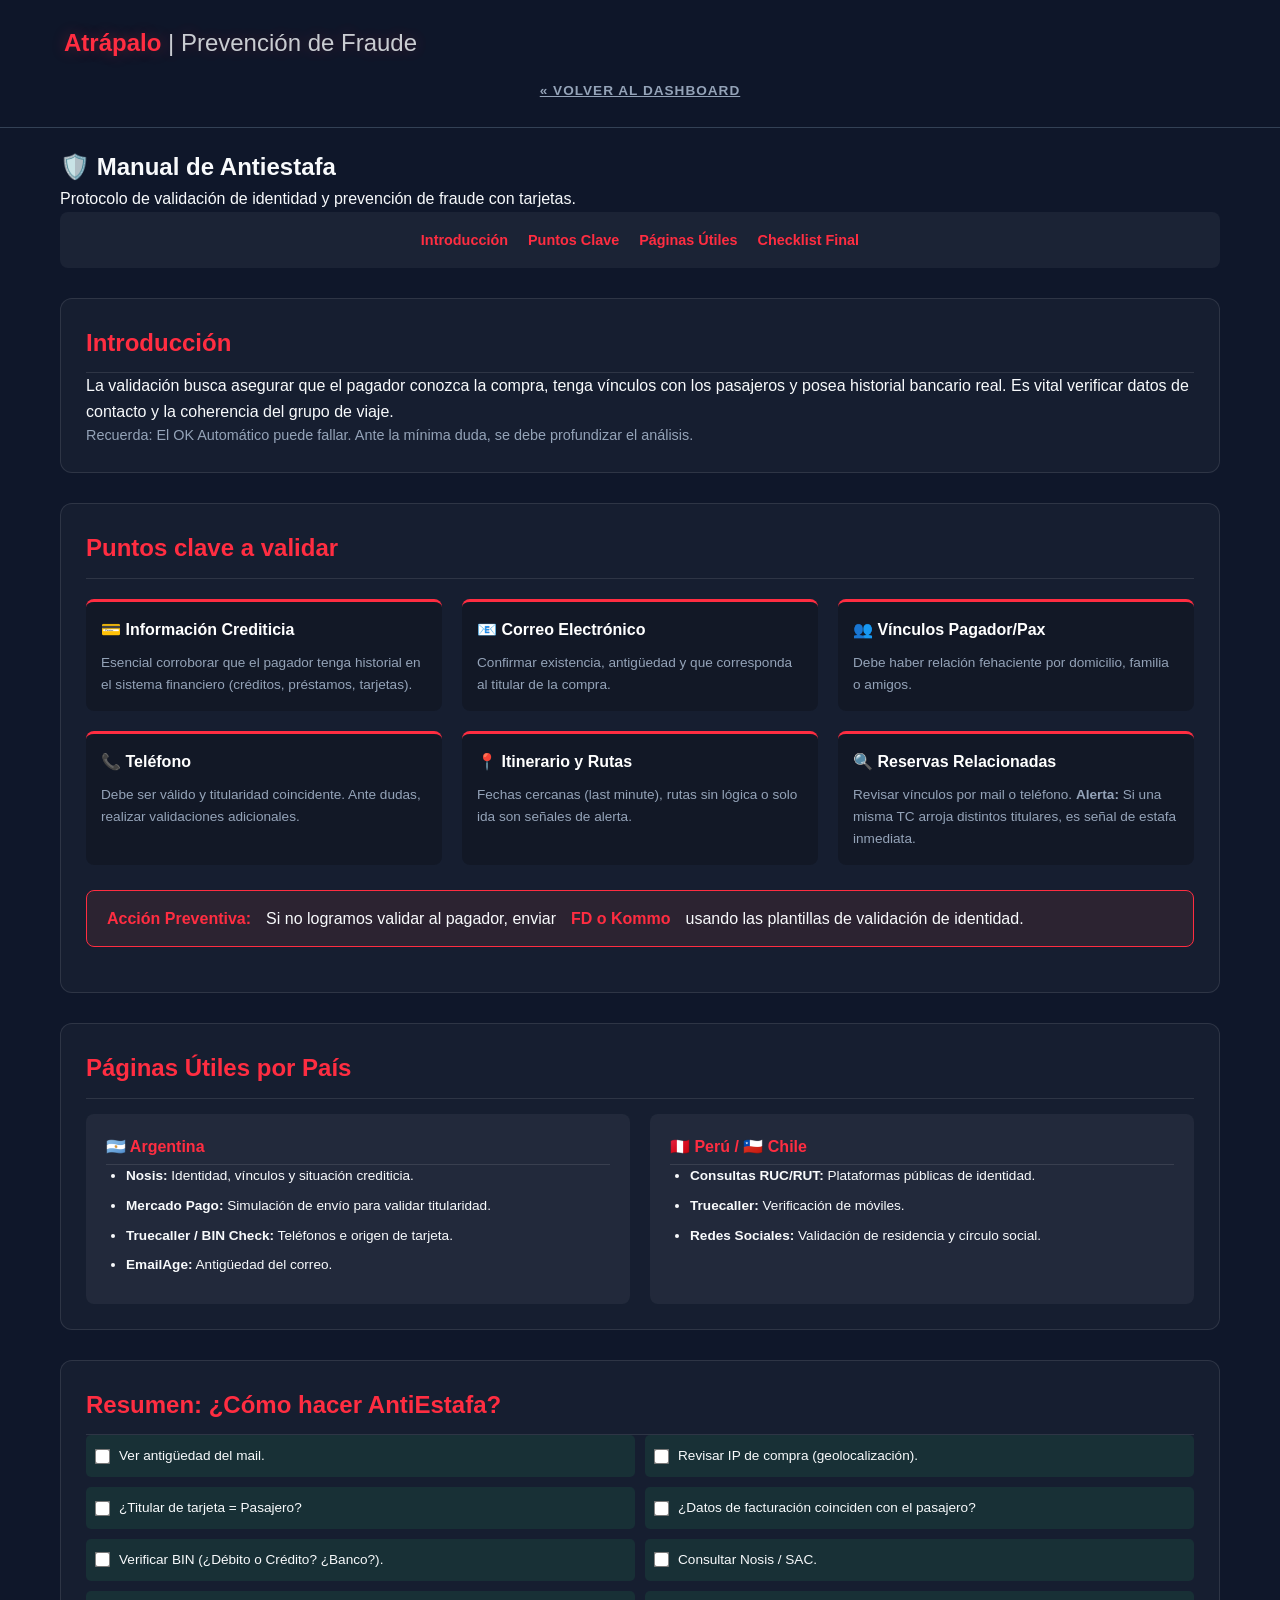
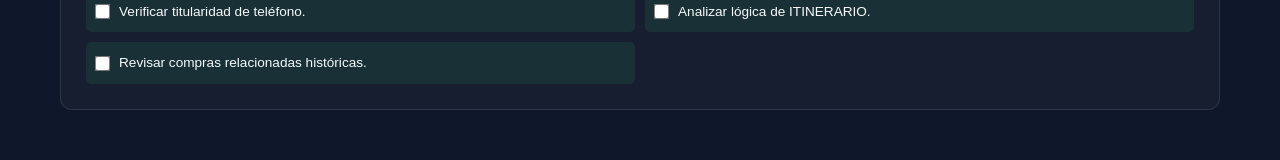
==== html/antiestafa.html @ 84a36c62 "subo info" ====
<!DOCTYPE html>
<html lang="es">
<head>
    <meta charset="UTF-8">
    <meta name="viewport" content="width=device-width, initial-scale=1.0">
    <title>Manual Antiestafa | Ops Center</title>
    <link rel="stylesheet" href="../style2.css">
    <style>
        /* Estilos específicos para la página de Antiestafa */
        .antiestafa-section { padding: 20px; max-width: 1200px; margin: auto; }
        .submenu-internal { background: rgba(255,255,255,0.05); padding: 15px; border-radius: 8px; margin-bottom: 30px; }
        .submenu-internal ul { list-style: none; display: flex; gap: 20px; justify-content: center; padding: 0; }
        .submenu-internal a { color: var(--accent); text-decoration: none; font-weight: bold; font-size: 0.9rem; }
        
        .antiestafa-card { background: rgba(255,255,255,0.03); border: 1px solid rgba(255,255,255,0.1); border-radius: 12px; padding: 25px; margin-bottom: 30px; }
        .antiestafa-card h2 { color: var(--accent); margin-top: 0; border-bottom: 1px solid rgba(255,255,255,0.1); padding-bottom: 10px; }

        .grid-validation { display: grid; grid-template-columns: repeat(auto-fit, minmax(280px, 1fr)); gap: 20px; margin-top: 20px; }
        .validation-item { background: rgba(0,0,0,0.2); padding: 15px; border-radius: 8px; border-top: 3px solid var(--accent); }
        .validation-item h4 { margin: 0 0 10px 0; color: #fff; }
        .validation-item p { font-size: 0.85rem; color: var(--text-dim); margin: 0; }

        .tools-grid { display: grid; grid-template-columns: 1fr 1fr; gap: 20px; margin-top: 15px; }
        .country-box { background: rgba(255,255,255,0.05); padding: 20px; border-radius: 8px; }
        .country-box h4 { margin-top: 0; color: var(--accent); border-bottom: 1px solid rgba(255,255,255,0.1); padding-bottom: 5px; }
        .country-box ul { padding-left: 20px; font-size: 0.85rem; }
        .country-box li { margin-bottom: 8px; }

        .checklist-list { list-style: none; padding: 0; display: grid; grid-template-columns: 1fr 1fr; gap: 10px; }
        .checklist-list li { background: rgba(46, 204, 113, 0.1); padding: 10px; border-radius: 5px; font-size: 0.85rem; display: flex; align-items: center; gap: 10px; }
        .checklist-list input[type="checkbox"] { transform: scale(1.2); cursor: pointer; }

        @media (max-width: 768px) { .tools-grid, .checklist-list { grid-template-columns: 1fr; } .submenu-internal ul { flex-direction: column; align-items: center; } }
    </style>
</head>
<body class="inner-page">

<header>
    <div class="header-content">
        <h1>Atrápalo <span class="sub-logo">| Prevención de Fraude</span></h1>
    </div>
    <nav class="main-nav">
        <ul>
            <li><a href="../index.html">« Volver al Dashboard</a></li>
        </ul>
    </nav>
</header>

<main>
    <section id="antiestafa" class="antiestafa-section">
        <div class="section-title">
            <h1>🛡️ Manual de Antiestafa</h1>
            <p>Protocolo de validación de identidad y prevención de fraude con tarjetas.</p>
        </div>

        <div class="submenu-internal">
            <ul>
                <li><a href="#intro">Introducción</a></li>
                <li><a href="#pasos">Puntos Clave</a></li>
                <li><a href="#sitios">Páginas Útiles</a></li>
                <li><a href="#resumen">Checklist Final</a></li>
            </ul>
        </div>

        <article id="intro" class="antiestafa-card">
            <h2>Introducción</h2>
            <p>La validación busca asegurar que el pagador conozca la compra, tenga vínculos con los pasajeros y posea historial bancario real. Es vital verificar datos de contacto y la coherencia del grupo de viaje.</p>
            <p style="font-size: 0.9rem; color: var(--text-dim);">Recuerda: El OK Automático puede fallar. Ante la mínima duda, se debe profundizar el análisis.</p>
        </article>

        <article id="pasos" class="antiestafa-card">
            <h2>Puntos clave a validar</h2>
            <div class="grid-validation">
                <div class="validation-item">
                    <h4>💳 Información Crediticia</h4>
                    <p>Esencial corroborar que el pagador tenga historial en el sistema financiero (créditos, préstamos, tarjetas).</p>
                </div>
                <div class="validation-item">
                    <h4>📧 Correo Electrónico</h4>
                    <p>Confirmar existencia, antigüedad y que corresponda al titular de la compra.</p>
                </div>
                <div class="validation-item">
                    <h4>👥 Vínculos Pagador/Pax</h4>
                    <p>Debe haber relación fehaciente por domicilio, familia o amigos.</p>
                </div>
                <div class="validation-item">
                    <h4>📞 Teléfono</h4>
                    <p>Debe ser válido y titularidad coincidente. Ante dudas, realizar validaciones adicionales.</p>
                </div>
                <div class="validation-item">
                    <h4>📍 Itinerario y Rutas</h4>
                    <p>Fechas cercanas (last minute), rutas sin lógica o solo ida son señales de alerta.</p>
                </div>
                <div class="validation-item">
                    <h4>🔍 Reservas Relacionadas</h4>
                    <p>Revisar vínculos por mail o teléfono. <strong>Alerta:</strong> Si una misma TC arroja distintos titulares, es señal de estafa inmediata.</p>
                </div>
            </div>

            <div class="alert-box warning" style="margin-top: 25px;">
                <strong>Acción Preventiva:</strong> Si no logramos validar al pagador, enviar <strong>FD o Kommo</strong> usando las plantillas de validación de identidad.
            </div>
        </article>

        <article id="sitios" class="antiestafa-card">
            <h2>Páginas Útiles por País</h2>
            <div class="tools-grid">
                <div class="country-box">
                    <h4>🇦🇷 Argentina</h4>
                    <ul>
                        <li><strong>Nosis:</strong> Identidad, vínculos y situación crediticia.</li>
                        <li><strong>Mercado Pago:</strong> Simulación de envío para validar titularidad.</li>
                        <li><strong>Truecaller / BIN Check:</strong> Teléfonos e origen de tarjeta.</li>
                        <li><strong>EmailAge:</strong> Antigüedad del correo.</li>
                    </ul>
                </div>
                <div class="country-box">
                    <h4>🇵🇪 Perú / 🇨🇱 Chile</h4>
                    <ul>
                        <li><strong>Consultas RUC/RUT:</strong> Plataformas públicas de identidad.</li>
                        <li><strong>Truecaller:</strong> Verificación de móviles.</li>
                        <li><strong>Redes Sociales:</strong> Validación de residencia y círculo social.</li>
                    </ul>
                </div>
            </div>
        </article>

        <article id="resumen" class="antiestafa-card checklist-container">
            <h2>Resumen: ¿Cómo hacer AntiEstafa?</h2>
            <ul class="checklist-list">
                <li><input type="checkbox"> Ver antigüedad del mail.</li>
                <li><input type="checkbox"> Revisar IP de compra (geolocalización).</li>
                <li><input type="checkbox"> ¿Titular de tarjeta = Pasajero?</li>
                <li><input type="checkbox"> ¿Datos de facturación coinciden con el pasajero?</li>
                <li><input type="checkbox"> Verificar BIN (¿Débito o Crédito? ¿Banco?).</li>
                <li><input type="checkbox"> Consultar Nosis / SAC.</li>
                <li><input type="checkbox"> Verificar titularidad de teléfono.</li>
                <li><input type="checkbox"> Analizar lógica de ITINERARIO.</li>
                <li><input type="checkbox"> Revisar compras relacionadas históricas.</li>
            </ul>
        </article>
    </section>
</main>

</body>
</html>
---- style2.css ----
/* ==========================================================================
   VARIABLES DE DISEÑO TECH-DARK
   ========================================================================== */
:root {
    --bg-main: #0f172a;           /* Fondo ultra oscuro (Slate 900) */
    --bg-card: #1e293b;           /* Fondo de tarjetas (Slate 800) */
    --accent: #ff2d41;            /* Rojo Atrápalo brillante */
    --accent-glow: rgba(255, 45, 65, 0.3);
    --text-bright: #f8fafc;       /* Texto casi blanco */
    --text-dim: #94a3b8;          /* Texto secundario grisáceo */
    --border-ui: #334155;         /* Bordes sutiles */
    --font-main: 'Open Sans', sans-serif;
    --font-logo: 'Fredoka', sans-serif;
}

/* ==========================================================================
   RESET Y BASE
   ========================================================================== */
* {
    margin: 0;
    padding: 0;
    box-sizing: border-box;
}

body {
    background-color: var(--bg-main);
    color: var(--text-bright);
    font-family: var(--font-main);
    line-height: 1.6;
}

/* ==========================================================================
   HEADER FUTURISTA
   ========================================================================== */
header {
    background: rgba(15, 23, 42, 0.9);
    backdrop-filter: blur(10px);
    border-bottom: 1px solid var(--border-ui);
    padding: 1.5rem 5%;
    position: sticky;
    top: 0;
    z-index: 1000;
}

header h1 {
    font-family: var(--font-logo);
    font-size: 1.5rem;
    color: var(--accent);
    text-shadow: 0 0 15px var(--accent-glow);
}

header .sub-logo {
    color: var(--text-bright);
    font-weight: 300;
    opacity: 0.8;
}

.main-nav ul {
    display: flex;
    justify-content: center;
    list-style: none;
    gap: 20px;
    margin-top: 15px;
}

.main-nav a {
    color: var(--text-dim);
    font-size: 0.85rem;
    font-weight: 600;
    text-transform: uppercase;
    letter-spacing: 1px;
    padding: 5px 10px;
    transition: 0.3s;
}

.main-nav a:hover {
    color: var(--accent);
}

/* ==========================================================================
   HERO / OBJETIVO (Efecto Glassmorphism)
   ========================================================================== */
.hero-section {
    padding: 100px 5%;
    text-align: center;
    background: radial-gradient(circle at top, #1e293b 0%, #0f172a 100%);
}

.hero-section h2 {
    font-family: var(--font-logo);
    font-size: 2.8rem;
    margin-bottom: 20px;
}

.hero-section p {
    max-width: 700px;
    margin: 0 auto;
    color: var(--text-dim);
    font-size: 1.2rem;
}

/* ==========================================================================
   PRODUCT CARDS (Diseño Moderno)
   ========================================================================== */
.section-padding {
    padding: 80px 5%;
    max-width: 1300px;
    margin: 0 auto;
}

.section-title h2 {
    font-size: 1.8rem;
    margin-bottom: 10px;
    color: var(--accent);
}

.product-grid {
    display: grid;
    grid-template-columns: repeat(auto-fit, minmax(280px, 1fr));
    gap: 25px;
}

.product-card-v2 {
    background: var(--bg-card);
    padding: 40px 30px;
    border-radius: 16px;
    border: 1px solid var(--border-ui);
    transition: 0.4s cubic-bezier(0.175, 0.885, 0.32, 1.275);
}

.product-card-v2:hover {
    transform: translateY(-10px);
    border-color: var(--accent);
    box-shadow: 0 10px 30px rgba(0,0,0,0.5), 0 0 10px var(--accent-glow);
}

.p-icon {
    font-size: 3rem;
    filter: drop-shadow(0 0 10px rgba(255,255,255,0.2));
    margin-bottom: 20px;
}

/* Interactivos (Details/Summary) */
.status-list summary {
    background: rgba(255, 255, 255, 0.05);
    padding: 10px;
    border-radius: 8px;
    color: var(--text-bright);
    margin-top: 15px;
}

.status-list ul {
    background: rgba(0,0,0,0.2);
    padding: 15px;
    border-radius: 0 0 8px 8px;
    border-left: 2px solid var(--accent);
}

/* ==========================================================================
   SISTEMAS GDS (Chips Neón)
   ========================================================================== */
.bg-alt {
    background: #0a0f1d;
}

.gds-box {
    background: var(--bg-card);
    border: 1px solid var(--border-ui);
    padding: 30px;
    border-radius: 12px;
}

.chip {
    background: transparent;
    border: 1px solid var(--border-ui);
    color: var(--text-dim);
    padding: 6px 15px;
    border-radius: 6px;
}

.chip:hover {
    border-color: var(--accent);
    color: var(--accent);
    box-shadow: 0 0 8px var(--accent-glow);
}

/* ==========================================================================
   KPIs Y MÉTRICAS (Estilo Glow)
   ========================================================================== */
.metric-card-v2 {
    background: linear-gradient(145deg, #1e293b, #0f172a);
    border: 2px solid var(--border-ui);
    padding: 50px;
    position: relative;
    overflow: hidden;
}

.metric-card-v2::before {
    content: '';
    position: absolute;
    top: -50%;
    left: -50%;
    width: 200%;
    height: 200%;
    background: radial-gradient(circle, var(--accent-glow) 0%, transparent 70%);
    opacity: 0.1;
}

/* ==========================================================================
   EQUIPOS (Listas Limpias)
   ========================================================================== */
.team-block {
    background: var(--bg-card);
    border-radius: 12px;
    padding: 30px;
}

.member-list li {
    border-bottom: 1px solid var(--border-ui);
    color: var(--text-dim);
}

.member-list li strong {
    color: var(--text-bright);
}

/* ==========================================================================
   FOOTER
   ========================================================================== */
footer {
    padding: 40px;
    text-align: center;
    border-top: 1px solid var(--border-ui);
    color: var(--text-dim);
    font-size: 0.8rem;
}

/* ==========================================================================
   RESPONSIVE
   ========================================================================== */
@media (max-width: 768px) {
    .main-nav ul { flex-direction: column; align-items: center; }
    .hero-section h2 { font-size: 2rem; }
}

/* ESTILOS DE PRIORIDADES */
.priority-container {
    background: var(--bg-card);
    padding: 30px;
    border-radius: 16px;
    border: 1px solid var(--border-ui);
}

.priority-item {
    display: flex;
    align-items: center;
    gap: 20px;
    padding: 12px;
    border-bottom: 1px solid var(--border-ui);
    transition: 0.3s;
}

.priority-item:last-child { border-bottom: none; }

.priority-item .number {
    background: var(--border-ui);
    color: var(--text-bright);
    width: 30px;
    height: 30px;
    display: flex;
    align-items: center;
    justify-content: center;
    border-radius: 50%;
    font-weight: bold;
    font-size: 0.8rem;
}

.priority-item.top {
    background: rgba(255, 45, 65, 0.1);
}

.priority-item.highlight {
    border-left: 4px solid var(--accent);
    padding-left: 15px;
}

.priority-item.highlight .number {
    background: var(--accent);
}

.priority-item:hover {
    background: rgba(255, 255, 255, 0.05);
    transform: translateX(10px);
}

/* Ajuste para las listas de gestión de turno */
.member-list li {
    font-size: 0.9rem;
    line-height: 1.4;
    padding: 10px 0;
}

/* Ajuste para el contenedor de dos columnas */
.teams-container {
    display: flex;
    gap: 30px;
    align-items: flex-start;
    flex-wrap: wrap; /* Para que en móviles se ponga uno debajo de otro */
}

.metrics-sidebar {
    background: rgba(255, 255, 255, 0.02);
    padding: 20px;
    border-radius: 16px;
    border: 1px dashed var(--border-ui);
}

/* Hacer que las mini-cards de métricas no ocupen tanto espacio */
.metrics-sidebar .metric-card-v2 {
    text-align: left;
}

@media (max-width: 992px) {
    .teams-container {
        flex-direction: column;
    }
    .priority-container, .metrics-sidebar {
        width: 100%;
        flex: none;
    }
}

/* CONTENEDOR DEL SUBMENÚ */
.submenu-container {
    background: #1a1a1a;
    border-bottom: 2px solid var(--accent);
    position: sticky;
    top: 0;
    z-index: 1000;
    box-shadow: 0 4px 10px rgba(0,0,0,0.3);
}

.submenu {
    display: flex;
    justify-content: center;
    list-style: none;
    padding: 10px 0;
    max-width: 1200px;
    margin: 0 auto;
    flex-wrap: wrap;
}

.submenu li a {
    color: var(--text-dim);
    text-decoration: none;
    padding: 10px 20px;
    font-size: 0.85rem;
    font-weight: 600;
    text-transform: uppercase;
    transition: 0.3s;
    display: block;
}

.submenu li a:hover {
    color: var(--accent);
    background: rgba(255, 45, 65, 0.05);
    border-radius: 5px;
}

/* REMARCAR SECCIONES */
.section-manual {
    margin-bottom: 50px;
    padding: 30px;
    background: var(--bg-card);
    border-radius: 12px;
    border: 1px solid var(--border-ui);
}

/* Diferenciación por color de borde lateral */
#logueo { border-left: 5px solid #3498db; }    /* Azul - Inicio */
#iatas { border-left: 5px solid #f1c40f; }     /* Amarillo - Config */
#pnr { border-left: 5px solid #2ecc71; }       /* Verde - Operación */
#void { border-left: 5px solid #e74c3c; }      /* Rojo - Anulación */
#comandos { border-left: 5px solid #9b59b6; }  /* Púrpura - Info */

.section-manual h2 {
    font-family: var(--font-logo);
    font-size: 1.8rem;
    margin-bottom: 20px;
    display: flex;
    align-items: center;
    gap: 10px;
}

/* --- ESTILOS PARA EL PASO A PASO PNR --- */
.pnr-timeline {
    display: flex;
    flex-direction: column;
    gap: 15px;
    margin-top: 20px;
}

.pnr-step-item {
    background: rgba(255, 255, 255, 0.03);
    border: 1px solid rgba(255, 255, 255, 0.1);
    border-radius: 10px;
    padding: 20px;
    display: flex;
    gap: 20px;
    align-items: flex-start;
    transition: all 0.3s ease;
}

.pnr-step-item:hover {
    background: rgba(255, 255, 255, 0.07);
    border-color: #ff2d41; /* Rojo Atrápalo */
}

.step-number {
    background: #ff2d41;
    color: #fff;
    min-width: 35px;
    height: 35px;
    border-radius: 50%;
    display: flex;
    align-items: center;
    justify-content: center;
    font-weight: bold;
    flex-shrink: 0;
    box-shadow: 0 0 10px rgba(255, 45, 65, 0.3);
}

.step-info h4 {
    margin: 0 0 8px 0;
    color: #ffffff;
    font-size: 1.1rem;
}

.step-info p {
    margin: 0 0 10px 0;
    font-size: 0.9rem;
    color: #b0b0b0;
}

/* BLOQUE DE COMANDO TIPO TERMINAL GALILEO */
.galileo-cmd {
    background: #000000;
    color: #2ecc71; /* Verde neón */
    padding: 10px 15px;
    border-radius: 6px;
    font-family: 'Courier New', monospace;
    font-size: 1rem;
    display: inline-block;
    border-left: 4px solid #2ecc71;
    margin-top: 5px;
}

.galileo-cmd strong {
    color: #ffffff;
}

.info-note {
    background: rgba(52, 152, 219, 0.1);
    border-left: 4px solid #3498db;
    padding: 10px;
    margin: 20px 0;
    font-size: 0.85rem;
}

/* ESTILOS PARA TABLA DE COMANDOS */
.commands-grid {
    display: grid;
    grid-template-columns: repeat(auto-fit, minmax(300px, 1fr));
    gap: 20px;
    margin-top: 20px;
}

.command-category {
    background: rgba(255, 255, 255, 0.02);
    border: 1px solid var(--border-ui);
    border-radius: 10px;
    padding: 20px;
}

.command-category h4 {
    color: var(--accent);
    border-bottom: 1px solid rgba(255, 45, 65, 0.3);
    padding-bottom: 10px;
    margin-bottom: 15px;
    font-size: 1.1rem;
}

.cmd-row {
    display: flex;
    justify-content: space-between;
    align-items: center;
    padding: 8px 0;
    border-bottom: 1px solid rgba(255, 255, 255, 0.05);
}

.cmd-row:last-child { border: none; }

.cmd-syntax {
    font-family: 'Courier New', monospace;
    color: #2ecc71;
    background: #000;
    padding: 3px 8px;
    border-radius: 4px;
    font-size: 0.9rem;
    cursor: pointer;
}

.cmd-desc {
    color: #b0b0b0;
    font-size: 0.85rem;
    max-width: 60%;
}

/* ==========================================================================
   ESTILOS ESPECÍFICOS PARA AMADEUS (INTEGRACIÓN TECH-DARK)
   ========================================================================== */

/* Colores de marca Amadeus adaptados al entorno oscuro */
:root {
    --amadeus-blue: #005eb8;
    --amadeus-blue-glow: rgba(0, 94, 184, 0.4);
    --amadeus-green: #2ecc71;
}

/* Contenedor Principal de Amadeus */
.section-manual.amadeus-theme {
    border-top: 4px solid var(--amadeus-blue);
}

/* Diferenciación de secciones por colores de flujo */
#logueo { border-left: 5px solid var(--amadeus-blue); }
#iatas { border-left: 5px solid var(--amadeus-green); }
#pnr { border-left: 5px solid var(--text-dim); }
#void { border-left: 5px solid var(--accent); } /* Rojo para anulaciones */

/* Estilo de Comando Amadeus (Terminal Amadeus) */
.amadeus-cmd {
    background: #000000;
    color: #00d4ff; /* Azul cian brillante para diferenciar de Galileo */
    padding: 8px 12px;
    border-radius: 6px;
    font-family: 'Courier New', monospace;
    font-size: 0.95rem;
    display: inline-block;
    border: 1px solid rgba(0, 212, 255, 0.3);
    box-shadow: inset 0 0 10px rgba(0, 212, 255, 0.1);
    margin: 5px 0;
}

.amadeus-cmd strong {
    color: #ffffff;
    text-shadow: 0 0 5px rgba(255, 255, 255, 0.5);
}

/* Grid de IATAS Amadeus */
.iata-grid {
    display: grid;
    grid-template-columns: repeat(auto-fit, minmax(250px, 1fr));
    gap: 20px;
    margin: 20px 0;
}

.iata-card {
    background: var(--bg-card);
    border: 1px solid var(--border-ui);
    padding: 20px;
    border-radius: 12px;
    transition: 0.3s;
    position: relative;
    overflow: hidden;
}

.iata-card:hover {
    border-color: var(--amadeus-blue);
    transform: translateY(-5px);
    box-shadow: 0 5px 15px rgba(0, 0, 0, 0.4);
}

.iata-card h4 {
    color: var(--amadeus-blue);
    margin-bottom: 15px;
    display: flex;
    align-items: center;
    gap: 8px;
    border-bottom: 1px solid var(--border-ui);
    padding-bottom: 8px;
}

/* Bloques de Pasos (Timeline Amadeus) */
.users {
    background: rgba(15, 23, 42, 0.6);
    border: 1px solid var(--border-ui);
    padding: 18px;
    margin: 15px 0;
    border-radius: 10px;
    position: relative;
}

.users strong {
    color: var(--text-bright);
    display: inline-block;
    margin-bottom: 5px;
}

.users .step-label {
    color: var(--amadeus-blue);
    font-weight: 800;
    text-transform: uppercase;
    font-size: 0.75rem;
    letter-spacing: 1px;
    display: block;
    margin-bottom: 5px;
}

/* Alertas y Advertencias */
.alert-box {
    padding: 15px 20px;
    border-radius: 8px;
    margin: 20px 0;
    display: flex;
    align-items: center;
    gap: 15px;
}

.alert-box.warning {
    background: rgba(231, 76, 60, 0.1);
    border: 1px solid var(--accent);
    color: var(--text-bright);
}

.alert-box.warning strong {
    color: var(--accent);
}

/* Imágenes de Capturas de Pantalla */
.img-screenshot {
    border: 2px solid var(--border-ui);
    border-radius: 8px;
    margin: 15px 0;
    max-width: 100%;
    transition: 0.3s;
    cursor: zoom-in;
}

.img-screenshot:hover {
    border-color: var(--amadeus-blue);
}

/* Helper text */
.helper-text {
    font-size: 0.85rem;
    color: var(--text-dim);
    font-style: italic;
    margin-top: 5px;
}
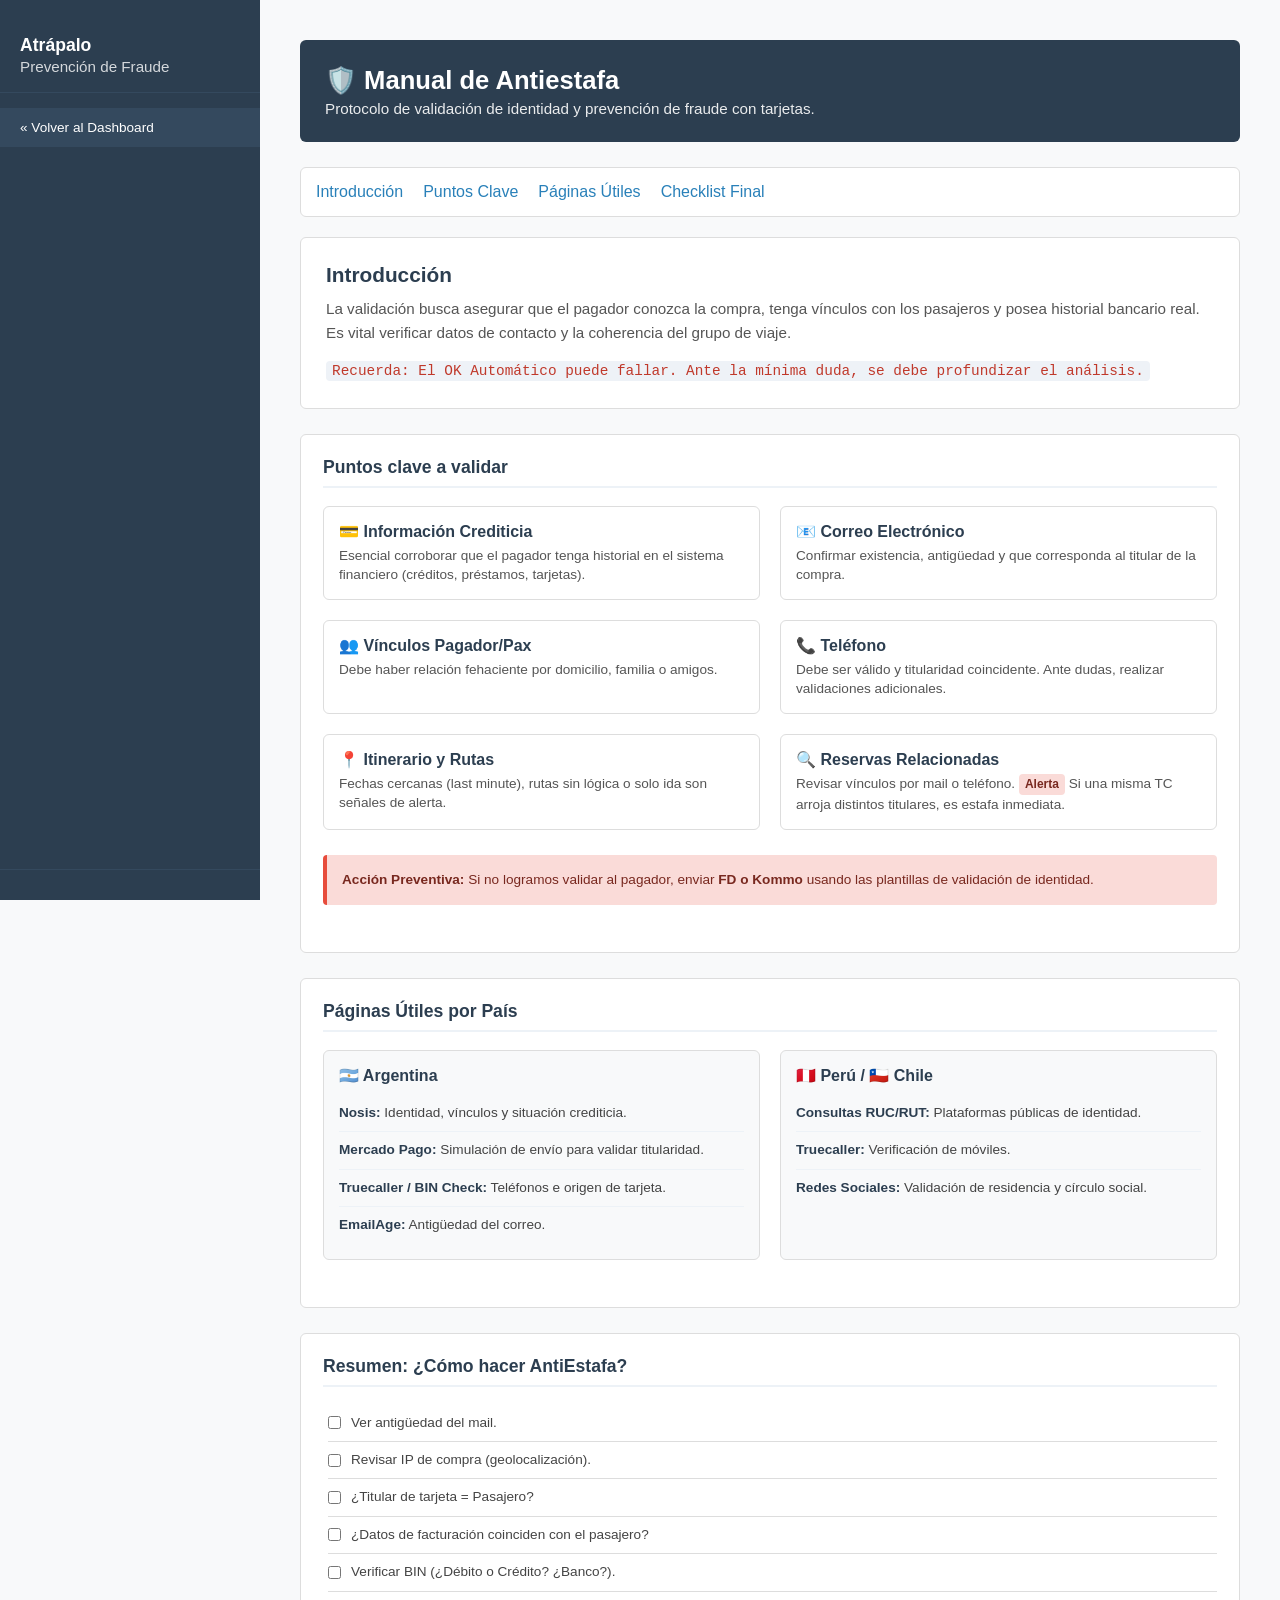
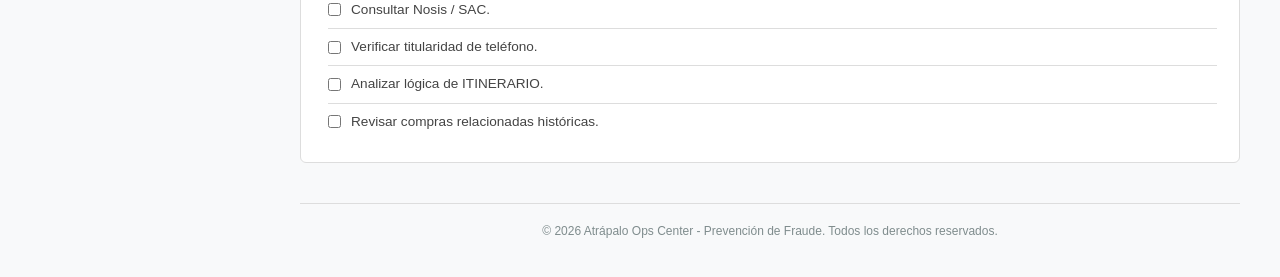
==== commit dbd16b8c: "agrego info de condiciones aereas" ====
--- a/html/antiestafa.html
+++ b/html/antiestafa.html
@@ -4,143 +4,150 @@
     <meta charset="UTF-8">
     <meta name="viewport" content="width=device-width, initial-scale=1.0">
     <title>Manual Antiestafa | Ops Center</title>
-    <link rel="stylesheet" href="../style2.css">
-    <style>
-        /* Estilos específicos para la página de Antiestafa */
-        .antiestafa-section { padding: 20px; max-width: 1200px; margin: auto; }
-        .submenu-internal { background: rgba(255,255,255,0.05); padding: 15px; border-radius: 8px; margin-bottom: 30px; }
-        .submenu-internal ul { list-style: none; display: flex; gap: 20px; justify-content: center; padding: 0; }
-        .submenu-internal a { color: var(--accent); text-decoration: none; font-weight: bold; font-size: 0.9rem; }
-        
-        .antiestafa-card { background: rgba(255,255,255,0.03); border: 1px solid rgba(255,255,255,0.1); border-radius: 12px; padding: 25px; margin-bottom: 30px; }
-        .antiestafa-card h2 { color: var(--accent); margin-top: 0; border-bottom: 1px solid rgba(255,255,255,0.1); padding-bottom: 10px; }
+    <link rel="stylesheet" href="../style.css">
+</head>
+<body>
 
-        .grid-validation { display: grid; grid-template-columns: repeat(auto-fit, minmax(280px, 1fr)); gap: 20px; margin-top: 20px; }
-        .validation-item { background: rgba(0,0,0,0.2); padding: 15px; border-radius: 8px; border-top: 3px solid var(--accent); }
-        .validation-item h4 { margin: 0 0 10px 0; color: #fff; }
-        .validation-item p { font-size: 0.85rem; color: var(--text-dim); margin: 0; }
-
-        .tools-grid { display: grid; grid-template-columns: 1fr 1fr; gap: 20px; margin-top: 15px; }
-        .country-box { background: rgba(255,255,255,0.05); padding: 20px; border-radius: 8px; }
-        .country-box h4 { margin-top: 0; color: var(--accent); border-bottom: 1px solid rgba(255,255,255,0.1); padding-bottom: 5px; }
-        .country-box ul { padding-left: 20px; font-size: 0.85rem; }
-        .country-box li { margin-bottom: 8px; }
-
-        .checklist-list { list-style: none; padding: 0; display: grid; grid-template-columns: 1fr 1fr; gap: 10px; }
-        .checklist-list li { background: rgba(46, 204, 113, 0.1); padding: 10px; border-radius: 5px; font-size: 0.85rem; display: flex; align-items: center; gap: 10px; }
-        .checklist-list input[type="checkbox"] { transform: scale(1.2); cursor: pointer; }
-
-        @media (max-width: 768px) { .tools-grid, .checklist-list { grid-template-columns: 1fr; } .submenu-internal ul { flex-direction: column; align-items: center; } }
-    </style>
-</head>
-<body class="inner-page">
-
-<header>
-    <div class="header-content">
-        <h1>Atrápalo <span class="sub-logo">| Prevención de Fraude</span></h1>
-    </div>
-    <nav class="main-nav">
-        <ul>
-            <li><a href="../index.html">« Volver al Dashboard</a></li>
-        </ul>
-    </nav>
-</header>
-
-<main>
-    <section id="antiestafa" class="antiestafa-section">
-        <div class="section-title">
-            <h1>🛡️ Manual de Antiestafa</h1>
-            <p>Protocolo de validación de identidad y prevención de fraude con tarjetas.</p>
-        </div>
-
-        <div class="submenu-internal">
+    <!-- MENÚ LATERAL (SIDEBAR): Adaptado a la estructura fija global -->
+    <aside class="sidebar">
+        <div>
+            <div class="sidebar-header">
+                Atrápalo <br>
+                <span class="sub-logo">Prevención de Fraude</span>
+            </div>
             <ul>
-                <li><a href="#intro">Introducción</a></li>
-                <li><a href="#pasos">Puntos Clave</a></li>
-                <li><a href="#sitios">Páginas Útiles</a></li>
-                <li><a href="#resumen">Checklist Final</a></li>
+                <li>
+                    <a href="../index.html" class="active">
+                        <span>« Volver al Dashboard</span>
+                    </a>
+                </li>
             </ul>
         </div>
+        <div class="sidebar-footer">
+            <!-- Espacio para metadatos o links secundarios del pie del menú si fuesen necesarios -->
+        </div>
+    </aside>
 
-        <article id="intro" class="antiestafa-card">
+    <!-- CONTENEDOR PRINCIPAL: Desplazado a la derecha para no solapar el menú -->
+    <main class="main-content">
+        
+        <!-- ENCABEZADO DE SECCIÓN PRINCIPAL -->
+        <header class="airline-header">
+            <div>
+                <h1 style="font-size: 1.6rem; font-weight: 700; margin: 0;">🛡️ Manual de Antiestafa</h1>
+                <p style="font-size: 0.95rem; opacity: 0.9; margin-top: 5px;">Protocolo de validación de identidad y prevención de fraude con tarjetas.</p>
+            </div>
+        </header>
+
+        <!-- ENLACES RÁPIDOS / SUBMENÚ INTERNO -->
+        <nav class="top-filter-bar">
+            <a href="#intro">Introducción</a>
+            <a href="#pasos">Puntos Clave</a>
+            <a href="#sitios">Páginas Útiles</a>
+            <a href="#resumen">Checklist Final</a>
+        </nav>
+
+        <!-- INTRODUCCIÓN (HERO SECTION) -->
+        <section id="intro" class="hero-section">
             <h2>Introducción</h2>
             <p>La validación busca asegurar que el pagador conozca la compra, tenga vínculos con los pasajeros y posea historial bancario real. Es vital verificar datos de contacto y la coherencia del grupo de viaje.</p>
-            <p style="font-size: 0.9rem; color: var(--text-dim);">Recuerda: El OK Automático puede fallar. Ante la mínima duda, se debe profundizar el análisis.</p>
-        </article>
+            <p style="margin-top: 12px;">
+                <code>Recuerda: El OK Automático puede fallar. Ante la mínima duda, se debe profundizar el análisis.</code>
+            </p>
+        </section>
 
-        <article id="pasos" class="antiestafa-card">
-            <h2>Puntos clave a validar</h2>
-            <div class="grid-validation">
-                <div class="validation-item">
-                    <h4>💳 Información Crediticia</h4>
-                    <p>Esencial corroborar que el pagador tenga historial en el sistema financiero (créditos, préstamos, tarjetas).</p>
+        <!-- PUNTOS CLAVE A VALIDAR -->
+        <section id="pasos" class="data-panel" style="margin-bottom: 25px;">
+            <div class="panel-title">
+                <span>Puntos clave a validar</span>
+            </div>
+            
+            <!-- Reutilización de la grilla auto-ajustable -->
+            <div class="grid-info-general">
+                <div class="hero-section" style="margin-bottom: 0; padding: 15px;">
+                    <h3 style="font-size: 1rem; color: var(--primary-blue); margin-bottom: 5px;">💳 Información Crediticia</h3>
+                    <p style="font-size: 0.85rem; color: #555; line-height: 1.4;">Esencial corroborar que el pagador tenga historial en el sistema financiero (créditos, préstamos, tarjetas).</p>
                 </div>
-                <div class="validation-item">
-                    <h4>📧 Correo Electrónico</h4>
-                    <p>Confirmar existencia, antigüedad y que corresponda al titular de la compra.</p>
+                <div class="hero-section" style="margin-bottom: 0; padding: 15px;">
+                    <h3 style="font-size: 1rem; color: var(--primary-blue); margin-bottom: 5px;">📧 Correo Electrónico</h3>
+                    <p style="font-size: 0.85rem; color: #555; line-height: 1.4;">Confirmar existencia, antigüedad y que corresponda al titular de la compra.</p>
                 </div>
-                <div class="validation-item">
-                    <h4>👥 Vínculos Pagador/Pax</h4>
-                    <p>Debe haber relación fehaciente por domicilio, familia o amigos.</p>
+                <div class="hero-section" style="margin-bottom: 0; padding: 15px;">
+                    <h3 style="font-size: 1rem; color: var(--primary-blue); margin-bottom: 5px;">👥 Vínculos Pagador/Pax</h3>
+                    <p style="font-size: 0.85rem; color: #555; line-height: 1.4;">Debe haber relación fehaciente por domicilio, familia o amigos.</p>
                 </div>
-                <div class="validation-item">
-                    <h4>📞 Teléfono</h4>
-                    <p>Debe ser válido y titularidad coincidente. Ante dudas, realizar validaciones adicionales.</p>
+                <div class="hero-section" style="margin-bottom: 0; padding: 15px;">
+                    <h3 style="font-size: 1rem; color: var(--primary-blue); margin-bottom: 5px;">📞 Teléfono</h3>
+                    <p style="font-size: 0.85rem; color: #555; line-height: 1.4;">Debe ser válido y titularidad coincidente. Ante dudas, realizar validaciones adicionales.</p>
                 </div>
-                <div class="validation-item">
-                    <h4>📍 Itinerario y Rutas</h4>
-                    <p>Fechas cercanas (last minute), rutas sin lógica o solo ida son señales de alerta.</p>
+                <div class="hero-section" style="margin-bottom: 0; padding: 15px;">
+                    <h3 style="font-size: 1rem; color: var(--primary-blue); margin-bottom: 5px;">📍 Itinerario y Rutas</h3>
+                    <p style="font-size: 0.85rem; color: #555; line-height: 1.4;">Fechas cercanas (last minute), rutas sin lógica o solo ida son señales de alerta.</p>
                 </div>
-                <div class="validation-item">
-                    <h4>🔍 Reservas Relacionadas</h4>
-                    <p>Revisar vínculos por mail o teléfono. <strong>Alerta:</strong> Si una misma TC arroja distintos titulares, es señal de estafa inmediata.</p>
+                <div class="hero-section" style="margin-bottom: 0; padding: 15px;">
+                    <h3 style="font-size: 1rem; color: var(--primary-blue); margin-bottom: 5px;">🔍 Reservas Relacionadas</h3>
+                    <p style="font-size: 0.85rem; color: #555; line-height: 1.4;">Revisar vínculos por mail o teléfono. <span class="badge-status badge-restrict" style="font-size:0.75rem; padding: 2px 6px;">Alerta</span> Si una misma TC arroja distintos titulares, es estafa inmediata.</p>
                 </div>
             </div>
 
-            <div class="alert-box warning" style="margin-top: 25px;">
-                <strong>Acción Preventiva:</strong> Si no logramos validar al pagador, enviar <strong>FD o Kommo</strong> usando las plantillas de validación de identidad.
+            <!-- Caja de Alerta Operativa -->
+            <div class="alert-box" style="margin-top: 25px; border-left-color: #e74c3c; background-color: var(--alert-red); color: var(--alert-red-text);">
+                <div>
+                    <strong>Acción Preventiva:</strong> Si no logramos validar al pagador, enviar <strong>FD o Kommo</strong> usando las plantillas de validación de identidad.
+                </div>
             </div>
-        </article>
+        </section>
 
-        <article id="sitios" class="antiestafa-card">
-            <h2>Páginas Útiles por País</h2>
-            <div class="tools-grid">
-                <div class="country-box">
-                    <h4>🇦🇷 Argentina</h4>
-                    <ul>
+        <!-- PÁGINAS ÚTILES POR PAÍS -->
+        <section id="sitios" class="data-panel" style="margin-bottom: 25px;">
+            <div class="panel-title">
+                <span>Páginas Útiles por País</span>
+            </div>
+            <div class="grid-info-general">
+                <div style="background: var(--bg-light); padding: 15px; border-radius: 6px; border: 1px solid var(--border-color);">
+                    <h4 style="margin-bottom: 10px; color: var(--primary-blue);">🇦🇷 Argentina</h4>
+                    <ul class="member-list">
                         <li><strong>Nosis:</strong> Identidad, vínculos y situación crediticia.</li>
                         <li><strong>Mercado Pago:</strong> Simulación de envío para validar titularidad.</li>
                         <li><strong>Truecaller / BIN Check:</strong> Teléfonos e origen de tarjeta.</li>
                         <li><strong>EmailAge:</strong> Antigüedad del correo.</li>
                     </ul>
                 </div>
-                <div class="country-box">
-                    <h4>🇵🇪 Perú / 🇨🇱 Chile</h4>
-                    <ul>
+                <div style="background: var(--bg-light); padding: 15px; border-radius: 6px; border: 1px solid var(--border-color);">
+                    <h4 style="margin-bottom: 10px; color: var(--primary-blue);">🇵🇪 Perú / 🇨🇱 Chile</h4>
+                    <ul class="member-list">
                         <li><strong>Consultas RUC/RUT:</strong> Plataformas públicas de identidad.</li>
                         <li><strong>Truecaller:</strong> Verificación de móviles.</li>
                         <li><strong>Redes Sociales:</strong> Validación de residencia y círculo social.</li>
                     </ul>
                 </div>
             </div>
-        </article>
+        </section>
 
-        <article id="resumen" class="antiestafa-card checklist-container">
-            <h2>Resumen: ¿Cómo hacer AntiEstafa?</h2>
-            <ul class="checklist-list">
-                <li><input type="checkbox"> Ver antigüedad del mail.</li>
-                <li><input type="checkbox"> Revisar IP de compra (geolocalización).</li>
-                <li><input type="checkbox"> ¿Titular de tarjeta = Pasajero?</li>
-                <li><input type="checkbox"> ¿Datos de facturación coinciden con el pasajero?</li>
-                <li><input type="checkbox"> Verificar BIN (¿Débito o Crédito? ¿Banco?).</li>
-                <li><input type="checkbox"> Consultar Nosis / SAC.</li>
-                <li><input type="checkbox"> Verificar titularidad de teléfono.</li>
-                <li><input type="checkbox"> Analizar lógica de ITINERARIO.</li>
-                <li><input type="checkbox"> Revisar compras relacionadas históricas.</li>
+        <!-- CHECKLIST FINAL -->
+        <section id="resumen" class="data-panel">
+            <div class="panel-title">
+                <span>Resumen: ¿Cómo hacer AntiEstafa?</span>
+            </div>
+            <ul class="member-list" style="margin-left: 5px;">
+                <li style="display: flex; align-items: center; gap: 10px; border-bottom: 1px solid var(--border-color);"><input type="checkbox"> Ver antigüedad del mail.</li>
+                <li style="display: flex; align-items: center; gap: 10px; border-bottom: 1px solid var(--border-color);"><input type="checkbox"> Revisar IP de compra (geolocalización).</li>
+                <li style="display: flex; align-items: center; gap: 10px; border-bottom: 1px solid var(--border-color);"><input type="checkbox"> ¿Titular de tarjeta = Pasajero?</li>
+                <li style="display: flex; align-items: center; gap: 10px; border-bottom: 1px solid var(--border-color);"><input type="checkbox"> ¿Datos de facturación coinciden con el pasajero?</li>
+                <li style="display: flex; align-items: center; gap: 10px; border-bottom: 1px solid var(--border-color);"><input type="checkbox"> Verificar BIN (¿Débito o Crédito? ¿Banco?).</li>
+                <li style="display: flex; align-items: center; gap: 10px; border-bottom: 1px solid var(--border-color);"><input type="checkbox"> Consultar Nosis / SAC.</li>
+                <li style="display: flex; align-items: center; gap: 10px; border-bottom: 1px solid var(--border-color);"><input type="checkbox"> Verificar titularidad de teléfono.</li>
+                <li style="display: flex; align-items: center; gap: 10px; border-bottom: 1px solid var(--border-color);"><input type="checkbox"> Analizar lógica de ITINERARIO.</li>
+                <li style="display: flex; align-items: center; gap: 10px; border-bottom: none;"><input type="checkbox"> Revisar compras relacionadas históricas.</li>
             </ul>
-        </article>
-    </section>
-</main>
+        </section>
+
+        <!-- INTERN FOOTER -->
+        <footer>
+            <p>&copy; 2026 Atrápalo Ops Center - Prevención de Fraude. Todos los derechos reservados.</p>
+        </footer>
+
+    </main>
 
 </body>
 </html>
--- a/style.css
+++ b/style.css
@@ -0,0 +1,421 @@
+/* =====================================================================
+   1. VARIABLES DE ENTORNO Y ESTILOS BASE
+   ===================================================================== */
+:root {
+    --primary-blue: #2c3e50;
+    --text-dark: #333;
+    --white: #ffffff;
+    --border-color: #ddd;
+    --bg-light: #f8f9fa;
+    
+    /* Semáforo de Alertas Operativas */
+    --alert-red: #fadbd8;
+    --alert-red-text: #78281f;
+    --alert-yellow: #fcf3cf;
+    --alert-yellow-text: #7e5109;
+    --alert-blue: #d4e6f1;
+    --alert-blue-text: #1b4f72;
+    --alert-purple: #ebdef0;
+    --alert-purple-text: #4a235a;
+}
+
+* {
+    box-sizing: border-box;
+    margin: 0;
+    padding: 0;
+}
+
+body {
+    font-family: 'Montserrat', sans-serif;
+    background-color: var(--bg-light);
+    color: var(--text-dark);
+    display: flex;
+    min-height: 100vh;
+}
+
+code {
+    font-family: monospace;
+    background: #eef2f7;
+    padding: 2px 6px;
+    border-radius: 4px;
+    color: #c0392b;
+    font-size: 0.9rem;
+}
+
+/* =====================================================================
+   2. INTERFAZ Y LAYOUT PRINCIPAL (ESTRUCTURA GLOBAL)
+   ===================================================================== */
+/* Menú Lateral (Sidebar) */
+.sidebar {
+    width: 260px;
+    background-color: var(--primary-blue);
+    height: 100vh;
+    position: fixed;
+    top: 0;
+    left: 0;
+    color: var(--white);
+    padding-top: 20px;
+    z-index: 100;
+    display: flex;
+    flex-direction: column;
+    justify-content: space-between;
+}
+
+.sidebar-header {
+    padding: 15px 20px;
+    font-weight: 700;
+    font-size: 1.1rem;
+    border-bottom: 1px solid #34495e;
+    margin-bottom: 15px;
+}
+
+.sidebar-header .sub-logo {
+    font-weight: 400;
+    opacity: 0.8;
+    font-size: 0.95rem;
+}
+
+.sidebar ul {
+    list-style: none;
+    flex-grow: 1;
+}
+
+.sidebar ul li a {
+    display: flex;
+    align-items: center;
+    gap: 12px;
+    padding: 12px 20px;
+    color: #bec3c7;
+    text-decoration: none;
+    font-size: 0.85rem;
+    font-weight: 500;
+    transition: all 0.3s;
+}
+
+.sidebar ul li a:hover, 
+.sidebar ul li a.active {
+    background-color: #34495e;
+    color: var(--white);
+}
+
+.sidebar .sidebar-footer {
+    padding: 15px 20px;
+    border-top: 1px solid #34495e;
+}
+
+/* Contenedor de Contenido Principal */
+.main-content {
+    margin-left: 260px;
+    padding: 40px;
+    width: calc(100% - 260px);
+    max-width: 1300px;
+}
+
+/* =====================================================================
+   3. ENCABEZADOS, SELECTORES Y FILTROS
+   ===================================================================== */
+.airline-header {
+    background-color: var(--primary-blue);
+    color: var(--white);
+    padding: 25px;
+    border-radius: 6px;
+    margin-bottom: 25px;
+    display: flex;
+    justify-content: space-between;
+    align-items: center;
+}
+
+.selectors-container {
+    display: flex;
+    gap: 15px;
+    align-items: center;
+}
+
+.airline-selector {
+    padding: 10px 15px;
+    border-radius: 4px;
+    border: 1px solid var(--border-color);
+    background: var(--white);
+    font-weight: bold;
+    color: var(--text-dark);
+    cursor: pointer;
+    font-size: 0.95rem;
+}
+
+.top-filter-bar {
+    background: var(--white);
+    padding: 15px;
+    border-radius: 6px;
+    margin-bottom: 20px;
+    display: flex;
+    gap: 20px;
+    border: 1px solid var(--border-color);
+}
+
+.top-filter-bar a {
+    color: #2980b9;
+    text-decoration: none;
+    font-weight: 500;
+}
+
+.top-filter-bar a:hover {
+    text-decoration: underline;
+}
+
+/* =====================================================================
+   4. COMPONENTES: PANELES, ALERTAS Y CONTENEDORES
+   ===================================================================== */
+.grid-info-general {
+    display: grid;
+    grid-template-columns: repeat(auto-fit, minmax(300px, 1fr));
+    gap: 20px;
+    margin-bottom: 25px;
+}
+
+.data-panel {
+    background: var(--white);
+    padding: 22px;
+    border-radius: 6px;
+    border: 1px solid var(--border-color);
+}
+
+.panel-title {
+    font-size: 1.1rem;
+    font-weight: 600;
+    margin-bottom: 18px;
+    color: var(--primary-blue);
+    border-bottom: 2px solid #edf2f7;
+    padding-bottom: 8px;
+    display: flex;
+    align-items: center;
+    gap: 10px;
+}
+
+.hero-section {
+    background: var(--white);
+    border: 1px solid var(--border-color);
+    padding: 25px;
+    border-radius: 6px;
+    margin-bottom: 25px;
+}
+
+.hero-section h2 {
+    color: var(--primary-blue);
+    font-size: 1.3rem;
+    margin-bottom: 10px;
+    font-weight: 700;
+}
+
+.hero-section p {
+    font-size: 0.95rem;
+    line-height: 1.6;
+    color: #555;
+}
+
+.alert-box {
+    padding: 15px;
+    border-left: 4px solid #3498db;
+    background-color: #ebf5fb;
+    border-radius: 4px;
+    margin-bottom: 25px;
+    display: flex;
+    align-items: center;
+    gap: 12px;
+    font-size: 0.85rem;
+    line-height: 1.5;
+}
+
+.callout-box {
+    padding: 12px;
+    border-left: 4px solid;
+    border-radius: 4px;
+    margin-top: 10px;
+}
+
+/* =====================================================================
+   5. TABLAS DE CONSULTA
+   ===================================================================== */
+.consult-table {
+    width: 100%;
+    border-collapse: collapse;
+    text-align: left;
+    font-size: 0.85rem;
+}
+
+.consult-table th, 
+.consult-table td {
+    padding: 12px 10px;
+    border-bottom: 1px solid var(--border-color);
+    vertical-align: middle;
+}
+
+.consult-table th {
+    background-color: #f8f9fa;
+    font-weight: 600;
+    color: var(--primary-blue);
+}
+
+/* =====================================================================
+   6. BOTONES Y TARJETAS INTERACTIVAS
+   ===================================================================== */
+.btn-action {
+    display: inline-block;
+    background-color: #2980b9;
+    color: var(--white);
+    text-decoration: none;
+    padding: 12px 20px;
+    border-radius: 4px;
+    font-weight: 600;
+    font-size: 0.9rem;
+    transition: background 0.2s;
+    border: none;
+    cursor: pointer;
+    text-align: center;
+}
+
+.btn-action:hover {
+    background-color: #1f618d;
+}
+
+.btn-sm {
+    padding: 6px 12px;
+    font-size: 0.8rem;
+}
+
+.nav-cta {
+    background-color: #e74c3c;
+    color: var(--white) !important;
+    border-radius: 4px;
+    margin: 10px 20px;
+    text-align: center;
+    justify-content: center;
+    font-weight: 600 !important;
+}
+
+.nav-cta:hover {
+    background-color: #c0392b !important;
+}
+
+/* Tarjetas de Flujo (Flow Cards) */
+.flow-card-link {
+    text-decoration: none;
+    color: inherit;
+    display: block;
+    transition: transform 0.2s, box-shadow 0.2s;
+}
+
+.flow-card-link:hover {
+    transform: translateY(-3px);
+    box-shadow: 0 4px 12px rgba(0,0,0,0.08);
+}
+
+.flow-card-body h3 {
+    font-size: 1.05rem;
+    font-weight: 600;
+    margin-bottom: 8px;
+}
+
+.flow-card-body p {
+    font-size: 0.85rem;
+    line-height: 1.4;
+    margin-bottom: 12px;
+    color: #555;
+}
+
+.flow-cta {
+    font-size: 0.8rem;
+    font-weight: 700;
+    text-transform: uppercase;
+    letter-spacing: 0.5px;
+    display: inline-block;
+}
+
+/* =====================================================================
+   7. BADGES, ELEMENTOS ELEMENTALES Y LISTAS
+   ===================================================================== */
+.badge-status {
+    padding: 4px 8px;
+    border-radius: 4px;
+    font-size: 0.8rem;
+    font-weight: bold;
+    display: inline-block;
+}
+
+.badge-allow { 
+    background: #d4efdf; 
+    color: #196f3d; 
+}
+
+.badge-restrict { 
+    background: #fadbd8; 
+    color: #78281f; 
+}
+
+.priority-number {
+    background-color: var(--primary-blue);
+    color: var(--white);
+    width: 24px;
+    height: 24px;
+    border-radius: 50%;
+    display: inline-flex;
+    align-items: center;
+    justify-content: center;
+    font-weight: bold;
+    font-size: 0.8rem;
+}
+
+.text-route {
+    font-family: monospace;
+    background: #f1f3f5;
+    padding: 4px 6px;
+    border-radius: 3px;
+    font-size: 0.8rem;
+    color: #c0392b;
+    word-break: break-all;
+    display: block;
+    margin-bottom: 5px;
+}
+
+.gds-command {
+    font-family: 'Courier New', Courier, monospace;
+    background-color: #2c3e50;
+    color: #2ecc71;
+    padding: 4px 6px;
+    border-radius: 3px;
+    font-weight: bold;
+    font-size: 0.85rem;
+    display: inline-block;
+}
+
+/* Listas de Miembros / Equipos */
+.member-list {
+    list-style: none;
+}
+
+.member-list li {
+    font-size: 0.85rem;
+    line-height: 1.5;
+    padding: 8px 0;
+    border-bottom: 1px solid #edf2f7;
+    color: #444;
+}
+
+.member-list li:last-child {
+    border-bottom: none;
+}
+
+.member-list li strong {
+    color: var(--primary-blue);
+}
+
+/* =====================================================================
+   8. PIE DE PÁGINA (FOOTER)
+   ===================================================================== */
+footer {
+    margin-top: 40px;
+    padding-top: 20px;
+    border-top: 1px solid var(--border-color);
+    font-size: 0.75rem;
+    color: #7f8c8d;
+    text-align: center;
+}
